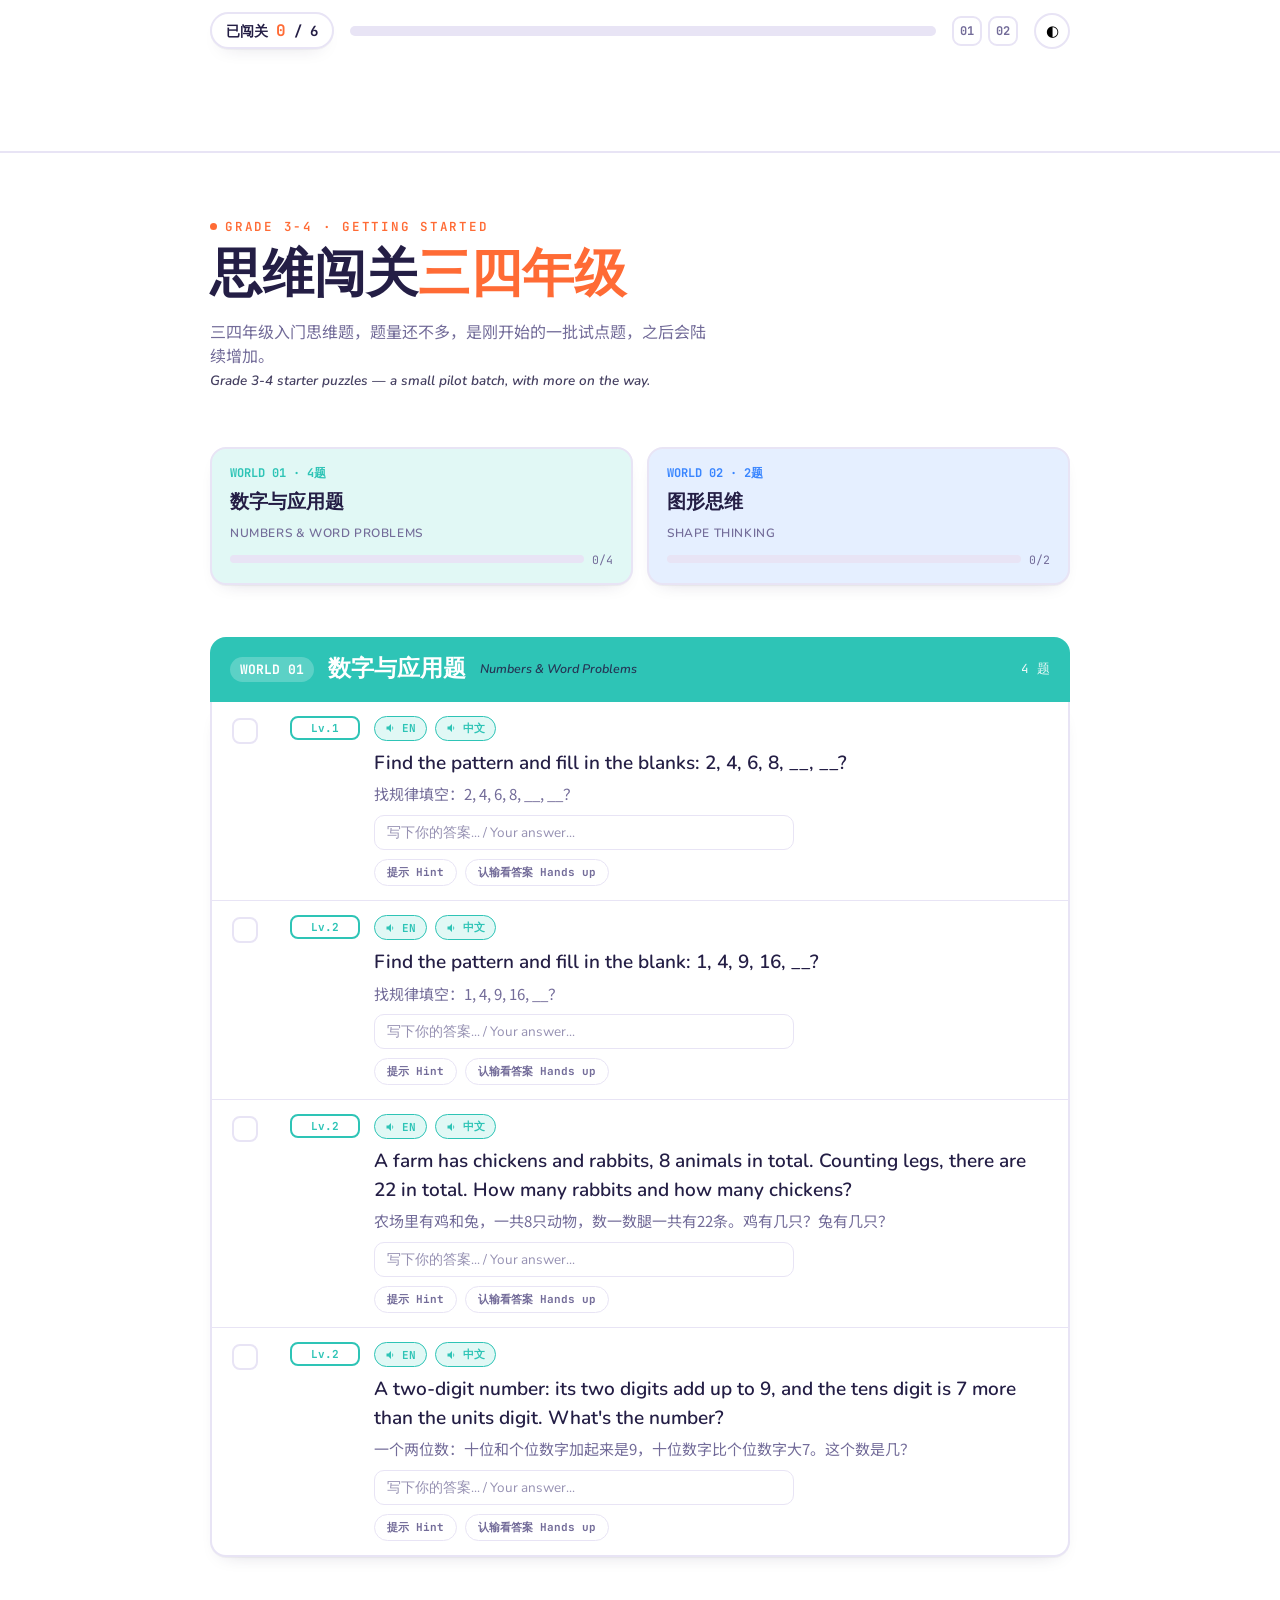
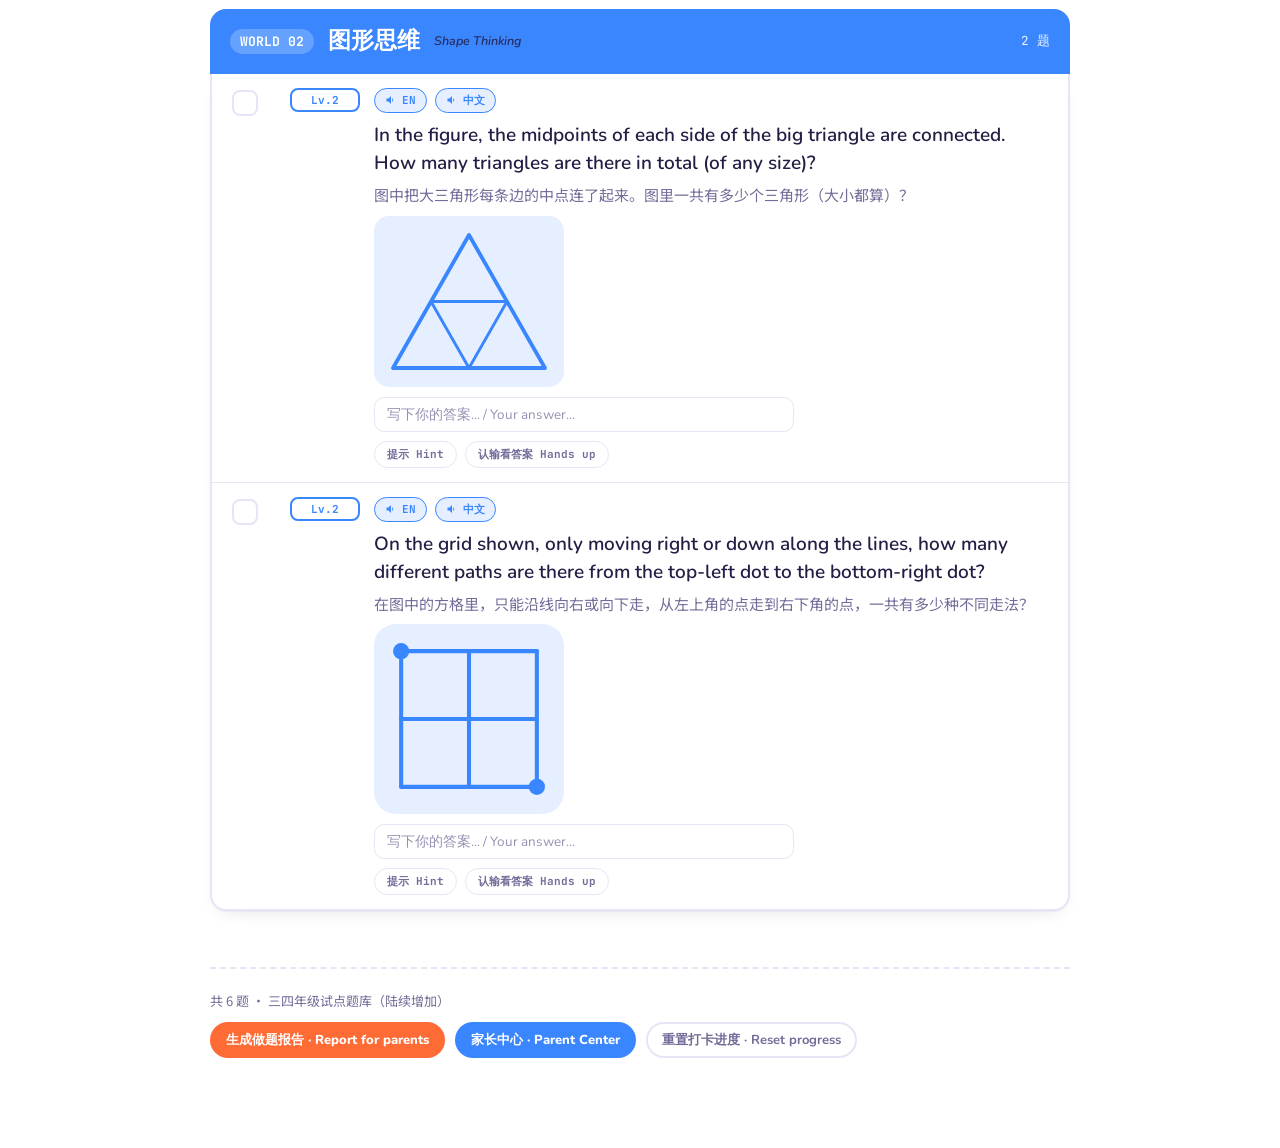
==== grade3-4.html @ 6eefabc1 "Split into grade-tiered pages (3-4/5-6/7+), add AI-era thinking pilot Extends the site from one pers" ====
<!doctype html>
<html lang="zh">
<head>
<meta charset="utf-8">
<meta name="viewport" content="width=device-width, initial-scale=1">
<title>思维闯关 · 三四年级 · 入门题库</title>
<meta name="description" content="面向三四年级的入门思维训练题，中英对照，配图示，家长中心可查看每日进度。">
<link rel="icon" href="data:image/svg+xml,%3Csvg xmlns='http://www.w3.org/2000/svg' viewBox='0 0 100 100'%3E%3Crect width='100' height='100' rx='22' fill='%23E8792C'/%3E%3Cpath d='M30 38a12 12 0 0 1 12-12h4a8 8 0 0 0 8 8 8 8 0 0 0 8-8h4a12 12 0 0 1 12 12v4a8 8 0 0 0-8 8 8 8 0 0 0 8 8v4a12 12 0 0 1-12 12h-4a8 8 0 0 0-8-8 8 8 0 0 0-8 8h-4a12 12 0 0 1-12-12v-4a8 8 0 0 0 8-8 8 8 0 0 0-8-8z' fill='%23FFF8EC'/%3E%3C/svg%3E">
<link rel="preconnect" href="https://fonts.googleapis.com">
<link rel="preconnect" href="https://fonts.gstatic.com" crossorigin>
<link href="https://fonts.googleapis.com/css2?family=Baloo+2:wght@500;700;800&family=Nunito:ital,wght@0,400;0,600;0,800;1,600&family=JetBrains+Mono:wght@500;700&family=Noto+Sans+SC:wght@400;600;800&display=swap" rel="stylesheet">
<link rel="stylesheet" href="shared.css">
</head>
<body>

<div class="hud">
  <div class="wrap hud-inner">
    <div class="hud-score">已闯关 <b id="hudCount">0</b> / 6</div>
    <div class="hud-bar"><i id="hudFill"></i></div>
    <div class="hud-worlds">
      <a href="#m1" title="数字与应用题" style="--card-c:var(--w1)">01</a>
      <a href="#m2" title="图形思维" style="--card-c:var(--w2)">02</a>
    </div>
    <button class="theme-btn" id="themeBtn" aria-label="切换深浅色模式">◐</button>
  </div>
</div>

<div class="wrap">

<header class="hero">
  <p class="kicker"><span class="dot"></span>Grade 3-4 · Getting Started</p>
  <h1>思维闯关<span class="accent">三四年级</span></h1>
  <p class="sub">三四年级入门思维题，题量还不多，是刚开始的一批试点题，之后会陆续增加。
    <span class="en">Grade 3-4 starter puzzles — a small pilot batch, with more on the way.</span>
  </p>
</header>

<nav class="map">
  <a href="#m1"><span class="num">WORLD 01 · 4题</span><span class="name">数字与应用题</span><span class="en">Numbers &amp; Word Problems</span>
    <span class="prog"><span class="track"><i data-prog="m1"></i></span><span data-count="m1">0/4</span></span></a>
  <a href="#m2"><span class="num">WORLD 02 · 2题</span><span class="name">图形思维</span><span class="en">Shape Thinking</span>
    <span class="prog"><span class="track"><i data-prog="m2"></i></span><span data-count="m2">0/2</span></span></a>
</nav>

<section class="world" id="m1">
  <div class="world-head">
    <span class="badge">WORLD 01</span>
    <h2>数字与应用题</h2>
    <span class="en">Numbers &amp; Word Problems</span>
    <span class="count">4 题</span>
  </div>
  <div class="quests">
    <div class="quest" data-q="g34-01"><label class="chk"><input type="checkbox"><span class="box"><svg viewBox="0 0 24 24" fill="none"><path d="M4 12l5 5L20 6" stroke="white" stroke-width="3" stroke-linecap="round" stroke-linejoin="round"/></svg></span></label><span class="lv" data-lv="1">Lv.1</span><div><div class="speak-row"><button type="button" class="speak-btn" data-lang="en-US" aria-label="Read in English"><svg viewBox="0 0 24 24" fill="currentColor"><path d="M3 9v6h4l5 5V4L7 9H3z"/><path d="M16.5 12c0-1.77-.77-3.29-2-4.24v8.48c1.23-.95 2-2.47 2-4.24z"/></svg>EN</button><button type="button" class="speak-btn" data-lang="zh-CN" aria-label="朗读中文"><svg viewBox="0 0 24 24" fill="currentColor"><path d="M3 9v6h4l5 5V4L7 9H3z"/><path d="M16.5 12c0-1.77-.77-3.29-2-4.24v8.48c1.23-.95 2-2.47 2-4.24z"/></svg>中文</button></div><div class="en">Find the pattern and fill in the blanks: 2, 4, 6, 8, __, __?</div><div class="zh">找规律填空：2, 4, 6, 8, __, __？</div><div class="answer-row"><input type="text" class="answer-input" placeholder="写下你的答案... / Your answer..."></div><div class="help-row"><button type="button" class="help-btn hint-btn">提示 Hint</button><button type="button" class="help-btn giveup-btn">认输看答案 Hands up</button></div><div class="hint-box" hidden></div><div class="answer-box" hidden></div></div></div>
    <div class="quest" data-q="g34-02"><label class="chk"><input type="checkbox"><span class="box"><svg viewBox="0 0 24 24" fill="none"><path d="M4 12l5 5L20 6" stroke="white" stroke-width="3" stroke-linecap="round" stroke-linejoin="round"/></svg></span></label><span class="lv" data-lv="2">Lv.2</span><div><div class="speak-row"><button type="button" class="speak-btn" data-lang="en-US" aria-label="Read in English"><svg viewBox="0 0 24 24" fill="currentColor"><path d="M3 9v6h4l5 5V4L7 9H3z"/><path d="M16.5 12c0-1.77-.77-3.29-2-4.24v8.48c1.23-.95 2-2.47 2-4.24z"/></svg>EN</button><button type="button" class="speak-btn" data-lang="zh-CN" aria-label="朗读中文"><svg viewBox="0 0 24 24" fill="currentColor"><path d="M3 9v6h4l5 5V4L7 9H3z"/><path d="M16.5 12c0-1.77-.77-3.29-2-4.24v8.48c1.23-.95 2-2.47 2-4.24z"/></svg>中文</button></div><div class="en">Find the pattern and fill in the blank: 1, 4, 9, 16, __?</div><div class="zh">找规律填空：1, 4, 9, 16, __？</div><div class="answer-row"><input type="text" class="answer-input" placeholder="写下你的答案... / Your answer..."></div><div class="help-row"><button type="button" class="help-btn hint-btn">提示 Hint</button><button type="button" class="help-btn giveup-btn">认输看答案 Hands up</button></div><div class="hint-box" hidden></div><div class="answer-box" hidden></div></div></div>
    <div class="quest" data-q="g34-03"><label class="chk"><input type="checkbox"><span class="box"><svg viewBox="0 0 24 24" fill="none"><path d="M4 12l5 5L20 6" stroke="white" stroke-width="3" stroke-linecap="round" stroke-linejoin="round"/></svg></span></label><span class="lv" data-lv="2">Lv.2</span><div><div class="speak-row"><button type="button" class="speak-btn" data-lang="en-US" aria-label="Read in English"><svg viewBox="0 0 24 24" fill="currentColor"><path d="M3 9v6h4l5 5V4L7 9H3z"/><path d="M16.5 12c0-1.77-.77-3.29-2-4.24v8.48c1.23-.95 2-2.47 2-4.24z"/></svg>EN</button><button type="button" class="speak-btn" data-lang="zh-CN" aria-label="朗读中文"><svg viewBox="0 0 24 24" fill="currentColor"><path d="M3 9v6h4l5 5V4L7 9H3z"/><path d="M16.5 12c0-1.77-.77-3.29-2-4.24v8.48c1.23-.95 2-2.47 2-4.24z"/></svg>中文</button></div><div class="en">A farm has chickens and rabbits, 8 animals in total. Counting legs, there are 22 in total. How many rabbits and how many chickens?</div><div class="zh">农场里有鸡和兔，一共8只动物，数一数腿一共有22条。鸡有几只？兔有几只？</div><div class="answer-row"><input type="text" class="answer-input" placeholder="写下你的答案... / Your answer..."></div><div class="help-row"><button type="button" class="help-btn hint-btn">提示 Hint</button><button type="button" class="help-btn giveup-btn">认输看答案 Hands up</button></div><div class="hint-box" hidden></div><div class="answer-box" hidden></div></div></div>
    <div class="quest" data-q="g34-05"><label class="chk"><input type="checkbox"><span class="box"><svg viewBox="0 0 24 24" fill="none"><path d="M4 12l5 5L20 6" stroke="white" stroke-width="3" stroke-linecap="round" stroke-linejoin="round"/></svg></span></label><span class="lv" data-lv="2">Lv.2</span><div><div class="speak-row"><button type="button" class="speak-btn" data-lang="en-US" aria-label="Read in English"><svg viewBox="0 0 24 24" fill="currentColor"><path d="M3 9v6h4l5 5V4L7 9H3z"/><path d="M16.5 12c0-1.77-.77-3.29-2-4.24v8.48c1.23-.95 2-2.47 2-4.24z"/></svg>EN</button><button type="button" class="speak-btn" data-lang="zh-CN" aria-label="朗读中文"><svg viewBox="0 0 24 24" fill="currentColor"><path d="M3 9v6h4l5 5V4L7 9H3z"/><path d="M16.5 12c0-1.77-.77-3.29-2-4.24v8.48c1.23-.95 2-2.47 2-4.24z"/></svg>中文</button></div><div class="en">A two-digit number: its two digits add up to 9, and the tens digit is 7 more than the units digit. What's the number?</div><div class="zh">一个两位数：十位和个位数字加起来是9，十位数字比个位数字大7。这个数是几？</div><div class="answer-row"><input type="text" class="answer-input" placeholder="写下你的答案... / Your answer..."></div><div class="help-row"><button type="button" class="help-btn hint-btn">提示 Hint</button><button type="button" class="help-btn giveup-btn">认输看答案 Hands up</button></div><div class="hint-box" hidden></div><div class="answer-box" hidden></div></div></div>
  </div>
</section>

<section class="world" id="m2">
  <div class="world-head">
    <span class="badge">WORLD 02</span>
    <h2>图形思维</h2>
    <span class="en">Shape Thinking</span>
    <span class="count">2 题</span>
  </div>
  <div class="quests">
    <div class="quest" data-q="g34-04"><label class="chk"><input type="checkbox"><span class="box"><svg viewBox="0 0 24 24" fill="none"><path d="M4 12l5 5L20 6" stroke="white" stroke-width="3" stroke-linecap="round" stroke-linejoin="round"/></svg></span></label><span class="lv" data-lv="2">Lv.2</span><div><div class="speak-row"><button type="button" class="speak-btn" data-lang="en-US" aria-label="Read in English"><svg viewBox="0 0 24 24" fill="currentColor"><path d="M3 9v6h4l5 5V4L7 9H3z"/><path d="M16.5 12c0-1.77-.77-3.29-2-4.24v8.48c1.23-.95 2-2.47 2-4.24z"/></svg>EN</button><button type="button" class="speak-btn" data-lang="zh-CN" aria-label="朗读中文"><svg viewBox="0 0 24 24" fill="currentColor"><path d="M3 9v6h4l5 5V4L7 9H3z"/><path d="M16.5 12c0-1.77-.77-3.29-2-4.24v8.48c1.23-.95 2-2.47 2-4.24z"/></svg>中文</button></div><div class="en">In the figure, the midpoints of each side of the big triangle are connected. How many triangles are there in total (of any size)?</div><div class="zh">图中把大三角形每条边的中点连了起来。图里一共有多少个三角形（大小都算）？</div><div class="quest-diagram"><svg viewBox="0 0 200 180" role="img" aria-label="triangle with midpoints connected"><rect x="0" y="0" width="200" height="180" rx="16" fill="var(--w2-soft)"/><polygon points="100,20 20,160 180,160" fill="none" stroke="var(--w2)" stroke-width="4" stroke-linejoin="round"/><polygon points="60,90 140,90 100,160" fill="none" stroke="var(--w2)" stroke-width="3" stroke-linejoin="round"/></svg></div><div class="answer-row"><input type="text" class="answer-input" placeholder="写下你的答案... / Your answer..."></div><div class="help-row"><button type="button" class="help-btn hint-btn">提示 Hint</button><button type="button" class="help-btn giveup-btn">认输看答案 Hands up</button></div><div class="hint-box" hidden></div><div class="answer-box" hidden></div></div></div>
    <div class="quest" data-q="g34-06"><label class="chk"><input type="checkbox"><span class="box"><svg viewBox="0 0 24 24" fill="none"><path d="M4 12l5 5L20 6" stroke="white" stroke-width="3" stroke-linecap="round" stroke-linejoin="round"/></svg></span></label><span class="lv" data-lv="2">Lv.2</span><div><div class="speak-row"><button type="button" class="speak-btn" data-lang="en-US" aria-label="Read in English"><svg viewBox="0 0 24 24" fill="currentColor"><path d="M3 9v6h4l5 5V4L7 9H3z"/><path d="M16.5 12c0-1.77-.77-3.29-2-4.24v8.48c1.23-.95 2-2.47 2-4.24z"/></svg>EN</button><button type="button" class="speak-btn" data-lang="zh-CN" aria-label="朗读中文"><svg viewBox="0 0 24 24" fill="currentColor"><path d="M3 9v6h4l5 5V4L7 9H3z"/><path d="M16.5 12c0-1.77-.77-3.29-2-4.24v8.48c1.23-.95 2-2.47 2-4.24z"/></svg>中文</button></div><div class="en">On the grid shown, only moving right or down along the lines, how many different paths are there from the top-left dot to the bottom-right dot?</div><div class="zh">在图中的方格里，只能沿线向右或向下走，从左上角的点走到右下角的点，一共有多少种不同走法？</div><div class="quest-diagram"><svg viewBox="0 0 140 140" role="img" aria-label="2 by 2 grid with start and end marked"><rect x="0" y="0" width="140" height="140" rx="16" fill="var(--w2-soft)"/><g stroke="var(--w2)" stroke-width="3" stroke-linecap="round"><line x1="20" y1="20" x2="120" y2="20"/><line x1="20" y1="70" x2="120" y2="70"/><line x1="20" y1="120" x2="120" y2="120"/><line x1="20" y1="20" x2="20" y2="120"/><line x1="70" y1="20" x2="70" y2="120"/><line x1="120" y1="20" x2="120" y2="120"/></g><circle cx="20" cy="20" r="6" fill="var(--w2)"/><circle cx="120" cy="120" r="6" fill="var(--w2)"/></svg></div><div class="answer-row"><input type="text" class="answer-input" placeholder="写下你的答案... / Your answer..."></div><div class="help-row"><button type="button" class="help-btn hint-btn">提示 Hint</button><button type="button" class="help-btn giveup-btn">认输看答案 Hands up</button></div><div class="hint-box" hidden></div><div class="answer-box" hidden></div></div></div>
  </div>
</section>

<footer>
  <span>共 6 题 · 三四年级试点题库（陆续增加）</span>
  <div style="display:flex; gap:10px; flex-wrap:wrap;">
    <button id="reportBtn" style="font-family:'Nunito',sans-serif; font-weight:800; color:#fff; background:var(--brand); border:none; border-radius:999px; padding:7px 16px; cursor:pointer; font-size:13px;">生成做题报告 · Report for parents</button>
    <button id="parentBtn" style="font-family:'Nunito',sans-serif; font-weight:800; color:#fff; background:var(--good); border:none; border-radius:999px; padding:7px 16px; cursor:pointer; font-size:13px;">家长中心 · Parent Center</button>
    <button id="resetBtn">重置打卡进度 · Reset progress</button>
  </div>
</footer>

</div>

<div class="report-overlay" id="reportOverlay">
  <div class="report-card">
    <div class="report-head">
      <h2>做题报告 · Progress Report</h2>
      <button class="report-close" id="reportClose" aria-label="关闭">✕</button>
    </div>
    <p class="report-sub">把下面的内容复制发给家长，让他们知道做了哪些题、写了什么答案。<br>Copy this and send it to a parent so they can see what's been done.</p>
    <div class="report-actions">
      <button id="reportCopyBtn">复制报告 · Copy report</button>
      <button id="reportDownloadBtn" class="secondary">下载文件 · Download .txt</button>
    </div>
    <div class="report-body" id="reportBody"></div>
    <p class="report-copy-note" id="reportCopyNote"></p>
  </div>
</div>

<div class="report-overlay" id="parentOverlay">
  <div class="report-card">
    <div class="report-head">
      <h2>家长中心 · Parent Center</h2>
      <button class="report-close" id="parentClose" aria-label="关闭">✕</button>
    </div>
    <p class="report-sub">每日做题统计，以及逐题核对孩子的答案并标记对错（用于计算正确率）。<br>Daily progress stats, plus grade each answer against the reference solution to track accuracy.</p>
    <div class="report-body" id="parentBody"></div>
  </div>
</div>

<script>window.TIER_PREFIX = 'g34'; window.WORLD_IDS = ['m1','m2']; window.WORLD_TOTALS = {m1:4,m2:2};</script>
<script src="shared.js"></script>
</body>
</html>
---- shared.css ----
:root{
  --bg:#FFFFFF;
  --panel:#FFFFFF;
  --ink:#241E45;
  --ink-soft:#736C99;
  --line:#E8E4F5;
  --brand:#FF6B35;
  --brand-ink:#B8431A;
  --good:#3A86FF;
  --w1:#2EC4B6; --w1-soft:#E1F8F5;
  --w2:#3A86FF; --w2-soft:#E5EFFF;
  --w3:#FF477E; --w3-soft:#FFE7EF;
  --w4:#8AC926; --w4-soft:#EFF9DD;
  --w5:#FFB627; --w5-soft:#FFF3DC;
  --w6:#9B5DE5; --w6-soft:#F1E7FC;
  --w7:#D651D6; --w7-soft:#F9DCF9;
  --shadow: 0 1px 0 rgba(36,30,69,.04), 0 8px 20px -14px rgba(36,30,69,.28);
}
:root[data-theme="dark"]{
  --bg:#262251; --panel:#2E2A5B; --ink:#DFD8FD; --ink-soft:#ABA4D6; --line:#423B73;
  --w1-soft:#1C4F4B; --w2-soft:#23385B; --w3-soft:#4D273C; --w4-soft:#394E1E; --w5-soft:#4E3F1D; --w6-soft:#382B57; --w7-soft:#511F51;
  --shadow: 0 1px 0 rgba(0,0,0,.3), 0 10px 24px -14px rgba(0,0,0,.6);
}
@media (prefers-color-scheme: dark){
  :root:not([data-theme="light"]){
    --bg:#262251; --panel:#2E2A5B; --ink:#DFD8FD; --ink-soft:#ABA4D6; --line:#423B73;
    --w1-soft:#1C4F4B; --w2-soft:#23385B; --w3-soft:#4D273C; --w4-soft:#394E1E; --w5-soft:#4E3F1D; --w6-soft:#382B57; --w7-soft:#511F51;
    --shadow: 0 1px 0 rgba(0,0,0,.3), 0 10px 24px -14px rgba(0,0,0,.6);
  }
}
*{box-sizing:border-box;}
html{scroll-behavior:smooth;}
body{
  margin:0; background:var(--bg); color:var(--ink);
  font-family:"Noto Sans SC","Nunito",sans-serif;
  transition:background .2s ease, color .2s ease;
}
.wrap{max-width:900px; margin:0 auto; padding:0 20px 90px;}
a{color:inherit;}

/* ---------- HERO ---------- */
.hero{padding:52px 0 26px; position:relative;}
.hero .kicker{
  font-family:"JetBrains Mono",monospace; font-weight:600; font-size:12.5px;
  letter-spacing:.14em; text-transform:uppercase; color:var(--brand);
  display:inline-flex; align-items:center; gap:8px; margin-bottom:14px;
}
.kicker .dot{width:7px;height:7px;border-radius:50%;background:var(--brand);}
h1{
  font-family:"Baloo 2",sans-serif; font-weight:800;
  font-size:clamp(32px,6vw,52px); line-height:1.08; margin:0 0 14px;
  text-wrap:balance;
}
h1 .accent{color:var(--brand);}
.hero p.sub{max-width:56ch; color:var(--ink-soft); font-size:16px; margin:0;}
.hero p.sub .en{display:block; font-style:italic; font-size:13.5px; margin-top:4px; opacity:.85;}

/* ---------- HUD ---------- */
.hud{
  position:sticky; top:0; z-index:20;
  background:color-mix(in srgb, var(--bg) 88%, transparent);
  backdrop-filter:blur(8px);
  border-bottom:2px solid var(--line);
  padding:12px 0;
}
.hud-inner{display:flex; align-items:center; gap:16px; flex-wrap:wrap;}
.hud-score{
  font-family:"JetBrains Mono",monospace; font-weight:700; font-size:14px;
  background:var(--panel); border:2px solid var(--line); border-radius:999px;
  padding:6px 14px; box-shadow:var(--shadow); white-space:nowrap;
}
.hud-score b{color:var(--brand); font-size:16px;}
.hud-bar{flex:1; min-width:120px; height:10px; background:var(--line); border-radius:999px; overflow:hidden;}
.hud-bar > i{display:block; height:100%; width:0%; background:var(--brand); border-radius:999px; transition:width .5s cubic-bezier(.2,.8,.2,1);}
.hud-worlds{display:flex; gap:6px; flex-wrap:wrap;}
.hud-worlds a{
  width:30px; height:30px; border-radius:9px; display:flex; align-items:center; justify-content:center;
  font-family:"JetBrains Mono",monospace; font-weight:700; font-size:12px;
  text-decoration:none; border:2px solid var(--line); color:var(--ink-soft);
  background:var(--panel);
}
.theme-btn{
  margin-left:auto; border:2px solid var(--line); background:var(--panel); border-radius:999px;
  width:36px;height:36px; display:flex;align-items:center;justify-content:center; cursor:pointer;
  font-size:15px;
}

/* ---------- WORLD MAP (quick nav cards) ---------- */
.map{display:grid; grid-template-columns:repeat(auto-fit,minmax(230px,1fr)); gap:14px; margin:30px 0 10px;}
.map a{
  text-decoration:none; color:var(--ink);
  background:var(--card-soft); border:2px solid var(--line); border-radius:16px;
  padding:16px 18px; display:flex; flex-direction:column; gap:6px;
  box-shadow:var(--shadow);
  transition:transform .15s ease, box-shadow .15s ease;
}
.map a:hover{transform:translateY(-3px);}
.map .num{font-family:"JetBrains Mono",monospace; font-size:12px; font-weight:700; color:var(--card-c);}
.map .name{font-family:"Baloo 2",sans-serif; font-weight:700; font-size:19px;}
.map .en{font-size:12px; color:var(--ink-soft); text-transform:uppercase; letter-spacing:.05em;}
.map .prog{display:flex; align-items:center; gap:8px; margin-top:4px;}
.map .prog .track{flex:1; height:8px; border-radius:999px; background:var(--line); overflow:hidden;}
.map .prog .track > i{display:block; height:100%; width:0%; background:var(--card-c); border-radius:999px; transition:width .5s ease;}
.map .prog span{font-family:"JetBrains Mono",monospace; font-size:11.5px; color:var(--ink-soft); white-space:nowrap;}

/* ---------- WORLD (module) ---------- */
.world{margin:52px 0 0;}
.world-head{
  display:flex; align-items:center; gap:14px; flex-wrap:wrap;
  padding:14px 20px; border-radius:16px 16px 0 0;
  background:var(--card-c); color:#fff;
}
.world-head .badge{
  font-family:"JetBrains Mono",monospace; font-weight:700; font-size:13px;
  background:rgba(255,255,255,.22); border-radius:999px; padding:4px 10px;
}
.world-head h2{font-family:"Baloo 2",sans-serif; font-size:23px; margin:0; font-weight:700;}
.world-head .en{font-family:"Nunito",sans-serif; font-style:italic; font-size:12.5px; opacity:.85;}
.world-head .count{margin-left:auto; font-family:"JetBrains Mono",monospace; font-size:12.5px; opacity:.9;}

.quests{
  background:var(--panel); border:2px solid var(--line); border-top:none; border-radius:0 0 16px 16px;
  box-shadow:var(--shadow);
}
.quest{
  display:grid; grid-template-columns:44px 70px 1fr; gap:14px; align-items:start;
  padding:14px 20px; border-bottom:1px solid var(--line);
}
.quest:last-child{border-bottom:none;}
.quest.solved{background:var(--card-soft);}

.chk{position:relative; width:26px; height:26px; margin-top:2px;}
.chk input{position:absolute; inset:0; opacity:0; cursor:pointer; margin:0;}
.chk .box{
  width:26px; height:26px; border-radius:8px; border:2.5px solid var(--line);
  display:flex; align-items:center; justify-content:center; background:var(--panel);
  transition:background .15s ease, border-color .15s ease, transform .15s ease;
}
.chk input:checked ~ .box{background:var(--card-c); border-color:var(--card-c); transform:scale(1.06);}
.chk .box svg{width:15px;height:15px; opacity:0; transform:scale(.5); transition:opacity .15s ease, transform .15s ease;}
.chk input:checked ~ .box svg{opacity:1; transform:scale(1);}
.chk input:focus-visible ~ .box{outline:3px solid var(--brand); outline-offset:2px;}

.lv{
  font-family:"JetBrains Mono",monospace; font-size:11px; font-weight:700;
  color:var(--card-c); border:2px solid var(--card-c); border-radius:8px;
  padding:3px 6px; text-align:center; white-space:nowrap; align-self:start;
}
.lv[data-lv="5"]{background:var(--card-c); color:#fff;}

.en{font-family:"Nunito",sans-serif; font-size:19px; font-weight:600; line-height:1.5; color:var(--ink);}
.zh{font-family:"Noto Sans SC",sans-serif; font-size:15px; color:var(--ink-soft); margin-top:6px; line-height:1.45;}
.quest.solved .en{color:var(--ink-soft);}

.speak-row{display:flex; gap:8px; margin-bottom:8px;}
.speak-btn{
  display:inline-flex; align-items:center; gap:5px;
  font-family:"JetBrains Mono",monospace; font-size:11px; font-weight:700;
  color:var(--card-c); background:var(--card-soft); border:1.5px solid var(--card-c);
  border-radius:999px; padding:4px 10px; cursor:pointer;
  transition:background .15s ease, transform .1s ease;
}
.speak-btn svg{width:12px; height:12px; flex:none;}
.speak-btn:hover{background:var(--card-c); color:#fff;}
.speak-btn:active{transform:scale(.94);}
.speak-btn.speaking{background:var(--card-c); color:#fff;}
.speak-btn:focus-visible{outline:3px solid var(--brand); outline-offset:2px;}

.quest-diagram{margin-top:10px; max-width:190px;}
.quest-diagram svg{display:block; width:100%; height:auto;}
.quest-diagram.wide{max-width:520px; overflow-x:auto;}
.logic-grid{border-collapse:collapse; font-size:12px;}
.logic-grid th, .logic-grid td{border:1.5px solid var(--line); padding:6px 10px; text-align:center;}
.logic-grid thead th{background:var(--card-soft); color:var(--card-c); font-weight:700; font-size:11px; white-space:nowrap;}
.logic-grid tbody th{background:var(--card-soft); color:var(--ink-soft); font-weight:700; text-align:left; white-space:nowrap;}
.logic-grid td{min-width:50px; height:26px;}

.answer-row{margin-top:10px;}
.answer-input{
  width:100%; max-width:420px; font-family:"Nunito",sans-serif; font-size:13.5px;
  color:var(--ink); background:var(--bg); border:1.5px solid var(--line); border-radius:10px;
  padding:7px 12px;
}
.answer-input::placeholder{color:var(--ink-soft); opacity:.75;}
.answer-input:focus{outline:none; border-color:var(--card-c); box-shadow:0 0 0 3px var(--card-soft);}
.quest.solved .answer-input{border-color:var(--card-c);}

.help-row{display:flex; gap:8px; margin-top:9px; flex-wrap:wrap;}
.help-btn{
  font-family:"JetBrains Mono",monospace; font-size:11px; font-weight:700;
  border-radius:999px; padding:5px 12px; cursor:pointer; border:1.5px solid var(--line);
  background:var(--panel); color:var(--ink-soft);
}
.help-btn.hint-btn:hover{border-color:var(--card-c); color:var(--card-c);}
.help-btn.giveup-btn:hover{border-color:var(--brand); color:var(--brand);}
.help-btn.active{background:var(--card-soft); border-color:var(--card-c); color:var(--card-c);}
.hint-box, .answer-box{
  margin-top:9px; padding:10px 13px; border-radius:12px; font-size:13px; line-height:1.55;
}
.hint-box{background:var(--card-soft); color:var(--ink);}
.hint-box::before{content:"提示 Hint"; display:block; font-family:"JetBrains Mono",monospace; font-size:10.5px; font-weight:700; color:var(--card-c); margin-bottom:4px; letter-spacing:.04em;}
.answer-box{background:var(--line);}
.answer-box::before{content:"答案 Answer"; display:block; font-family:"JetBrains Mono",monospace; font-size:10.5px; font-weight:700; color:var(--brand-ink); margin-bottom:4px; letter-spacing:.04em;}

/* report modal */
.report-overlay{
  position:fixed; inset:0; background:rgba(20,15,50,.55); z-index:100;
  display:none; align-items:flex-start; justify-content:center; padding:40px 16px; overflow-y:auto;
}
.report-overlay.open{display:flex;}
.report-card{
  background:var(--panel); color:var(--ink); border-radius:20px; max-width:720px; width:100%;
  padding:26px 26px 22px; box-shadow:0 20px 50px -20px rgba(0,0,0,.5);
}
.report-head{display:flex; align-items:center; justify-content:space-between; gap:12px; margin-bottom:6px;}
.report-head h2{font-family:"Baloo 2",sans-serif; font-size:22px; margin:0;}
.report-close{
  border:none; background:var(--line); color:var(--ink); width:32px; height:32px; border-radius:999px;
  cursor:pointer; font-size:16px; line-height:1;
}
.report-sub{color:var(--ink-soft); font-size:13px; margin-bottom:16px;}
.report-actions{display:flex; gap:10px; margin-bottom:18px; flex-wrap:wrap;}
.report-actions button{
  font-family:"Nunito",sans-serif; font-weight:800; font-size:13.5px; color:#fff;
  background:var(--brand); border:none; border-radius:999px; padding:9px 18px; cursor:pointer;
}
.report-actions button.secondary{background:var(--line); color:var(--ink);}
.report-body{max-height:55vh; overflow-y:auto; border-top:1px dashed var(--line); padding-top:12px;}
.report-world{margin-bottom:16px;}
.report-world h3{font-family:"Baloo 2",sans-serif; font-size:15px; margin:0 0 6px; color:var(--card-c);}
.report-item{font-size:13px; padding:6px 0; border-bottom:1px solid var(--line);}
.report-item .rq{font-weight:700;}
.report-item .ra{color:var(--ink-soft); margin-top:3px;}
.report-item.done .rq::before{content:"✓ "; color:var(--good); font-weight:800;}
.report-item.pending .rq::before{content:"— "; color:var(--ink-soft);}
.report-copy-note{font-size:12px; color:var(--ink-soft); margin-top:10px;}

/* parent center */
.pc-section{margin-bottom:22px;}
.pc-section h3{font-family:"Baloo 2",sans-serif; font-size:16px; margin:0 0 10px;}
.pc-empty{color:var(--ink-soft); font-size:13px;}
.pc-stats{width:100%; border-collapse:collapse; font-size:12.5px;}
.pc-stats th, .pc-stats td{padding:6px 8px; text-align:center; border-bottom:1px solid var(--line);}
.pc-stats th{font-family:"JetBrains Mono",monospace; font-weight:700; color:var(--ink-soft); font-size:11px;}
.pc-stats td:first-child, .pc-stats th:first-child{text-align:left;}
.pc-stats tr.pc-total td{font-weight:800; border-top:2px solid var(--line); border-bottom:none;}
.pc-grade-row{padding:12px 0; border-bottom:1px dashed var(--line);}
.pc-grade-row:last-child{border-bottom:none;}
.pc-q{font-weight:700; font-size:13px; margin-bottom:8px;}
.pc-q .id{font-family:"JetBrains Mono",monospace; color:var(--ink-soft); font-weight:700; margin-right:6px;}
.pc-answer-block{margin-bottom:6px; font-size:12.5px;}
.pc-label{font-family:"JetBrains Mono",monospace; font-size:10px; font-weight:700; color:var(--ink-soft); letter-spacing:.04em; margin-bottom:2px;}
.pc-child-ans{color:var(--ink);}
.pc-child-ans.empty{color:var(--ink-soft); font-style:italic;}
.pc-ref-ans{color:var(--ink-soft);}
.pc-grade-btns{display:flex; gap:8px; margin-top:8px;}
.grade-btn{
  font-family:"JetBrains Mono",monospace; font-size:11px; font-weight:700;
  border-radius:999px; padding:5px 12px; cursor:pointer; border:1.5px solid var(--line);
  background:var(--panel); color:var(--ink-soft);
}
.grade-btn.correct:hover{border-color:var(--good); color:var(--good);}
.grade-btn.incorrect:hover{border-color:var(--brand); color:var(--brand);}
.grade-btn.correct.active{background:var(--good); border-color:var(--good); color:#fff;}
.grade-btn.incorrect.active{background:var(--brand); border-color:var(--brand); color:#fff;}

.pc-tabs{display:flex; gap:6px; margin-bottom:12px; flex-wrap:wrap;}
.pc-tab{
  font-family:"JetBrains Mono",monospace; font-size:11.5px; font-weight:700;
  border-radius:999px; padding:5px 14px; cursor:pointer; border:1.5px solid var(--line);
  background:var(--panel); color:var(--ink-soft);
}
.pc-tab.active{background:var(--brand); border-color:var(--brand); color:#fff;}
.pc-chart-title{font-family:"JetBrains Mono",monospace; font-size:11px; font-weight:700; color:var(--ink-soft); margin:14px 0 2px;}
.pc-chart-wrap{overflow-x:auto; margin:4px 0 4px;}
.pc-chart{display:block;}
.pc-chart .chart-axis{stroke:var(--line); stroke-width:1;}
.pc-chart .chart-val{font:700 10px "JetBrains Mono",monospace; fill:var(--ink-soft);}
.pc-chart .chart-lbl{font:600 9px "JetBrains Mono",monospace; fill:var(--ink-soft);}
.pc-chart-note{font-size:11px; color:var(--ink-soft); margin:2px 0 10px;}

/* per-world color wiring */
#m1{--card-c:var(--w1); --card-soft:var(--w1-soft);}
#m2{--card-c:var(--w2); --card-soft:var(--w2-soft);}
#m3{--card-c:var(--w3); --card-soft:var(--w3-soft);}
#m4{--card-c:var(--w4); --card-soft:var(--w4-soft);}
#m5{--card-c:var(--w5); --card-soft:var(--w5-soft);}
#m6{--card-c:var(--w6); --card-soft:var(--w6-soft);}
#m7{--card-c:var(--w7); --card-soft:var(--w7-soft);}
.map a[href="#m1"]{--card-c:var(--w1); --card-soft:var(--w1-soft);}
.map a[href="#m2"]{--card-c:var(--w2); --card-soft:var(--w2-soft);}
.map a[href="#m3"]{--card-c:var(--w3); --card-soft:var(--w3-soft);}
.map a[href="#m4"]{--card-c:var(--w4); --card-soft:var(--w4-soft);}
.map a[href="#m5"]{--card-c:var(--w5); --card-soft:var(--w5-soft);}
.map a[href="#m6"]{--card-c:var(--w6); --card-soft:var(--w6-soft);}
.map a[href="#m7"]{--card-c:var(--w7); --card-soft:var(--w7-soft);}

footer{
  margin-top:56px; padding-top:22px; border-top:2px dashed var(--line);
  color:var(--ink-soft); font-size:13px; display:flex; justify-content:space-between; align-items:center; gap:12px; flex-wrap:wrap;
}
footer button{
  font-family:"Nunito",sans-serif; font-weight:700; font-size:13px; color:var(--ink-soft);
  background:none; border:2px solid var(--line); border-radius:999px; padding:7px 14px; cursor:pointer;
}
footer button:hover{border-color:var(--brand); color:var(--brand);}

@media (prefers-reduced-motion: reduce){
  *{transition:none !important; scroll-behavior:auto !important;}
}
@media (max-width:480px){
  .quest{grid-template-columns:32px 1fr; grid-template-areas:"chk lv" "chk text"; row-gap:8px;}
  .chk{grid-area:chk;} .lv{grid-area:lv; justify-self:start;} .quest > div:last-child{grid-area:text;}
}
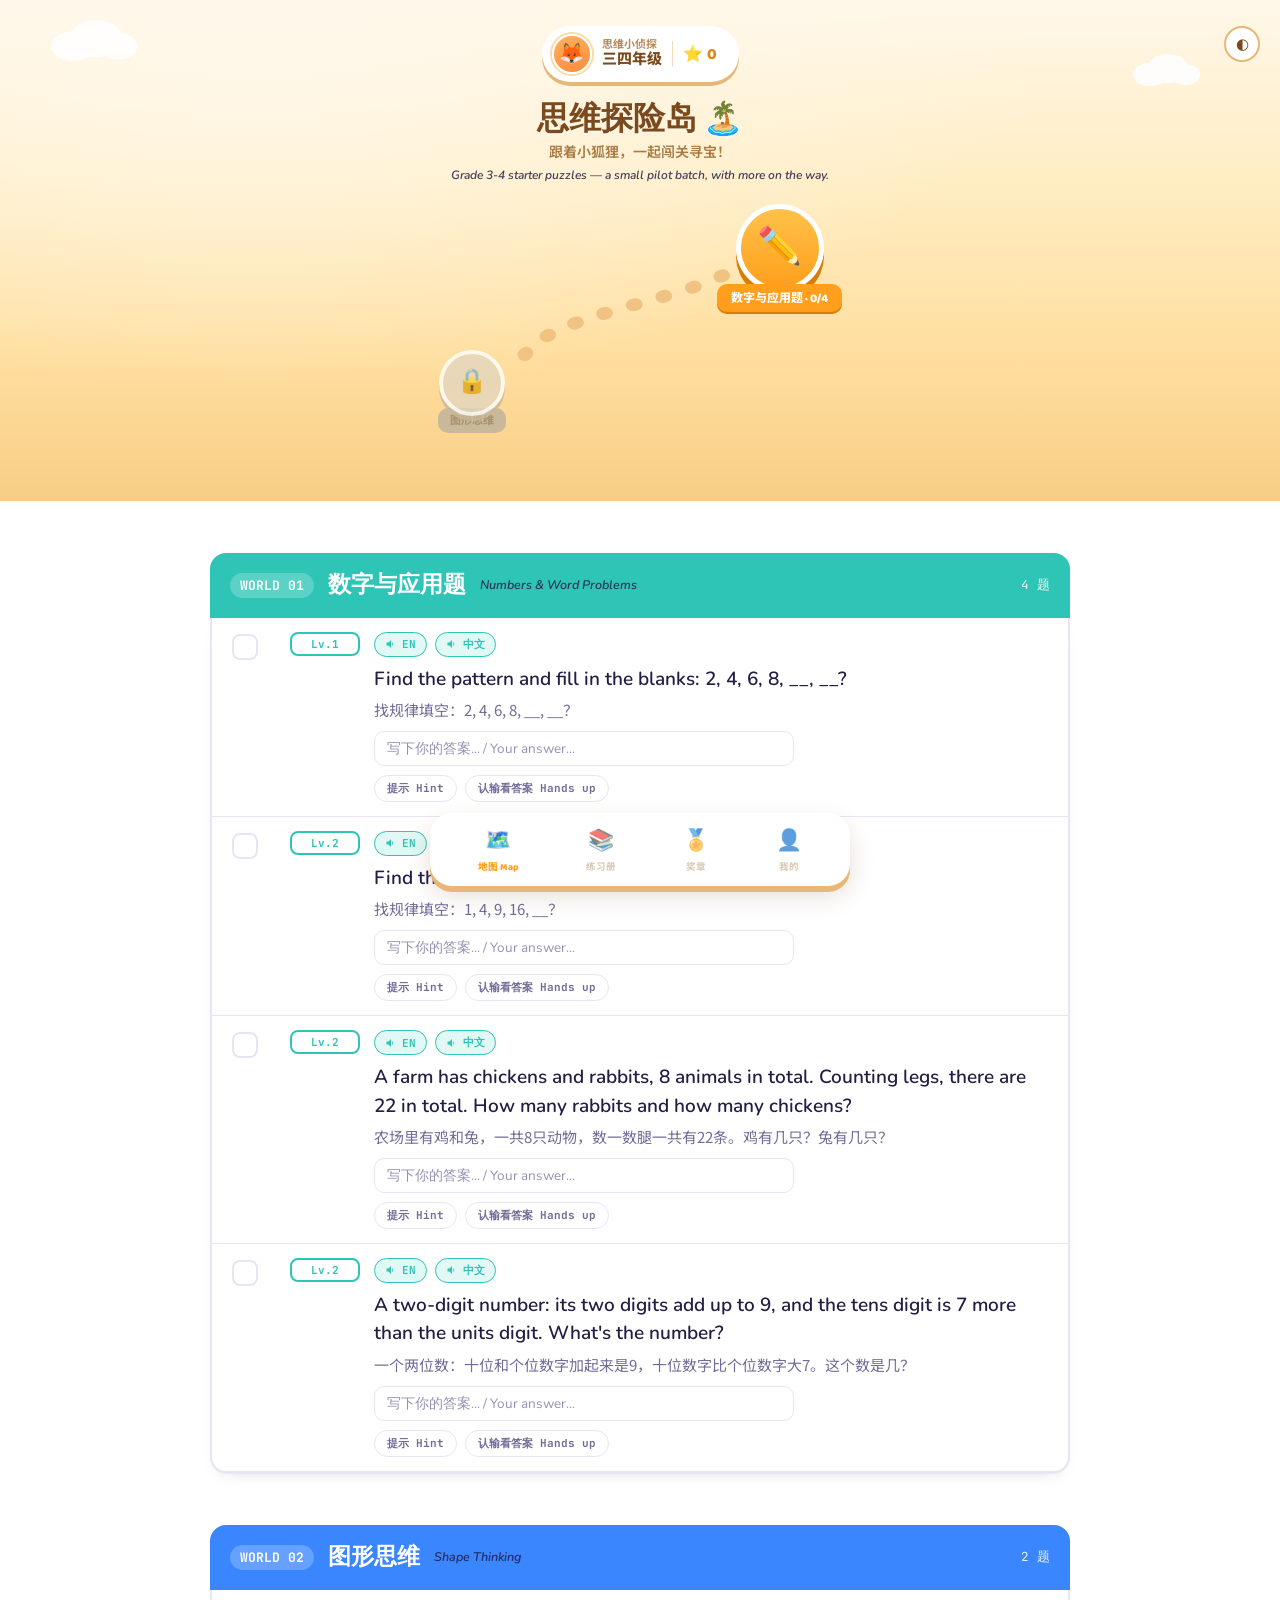
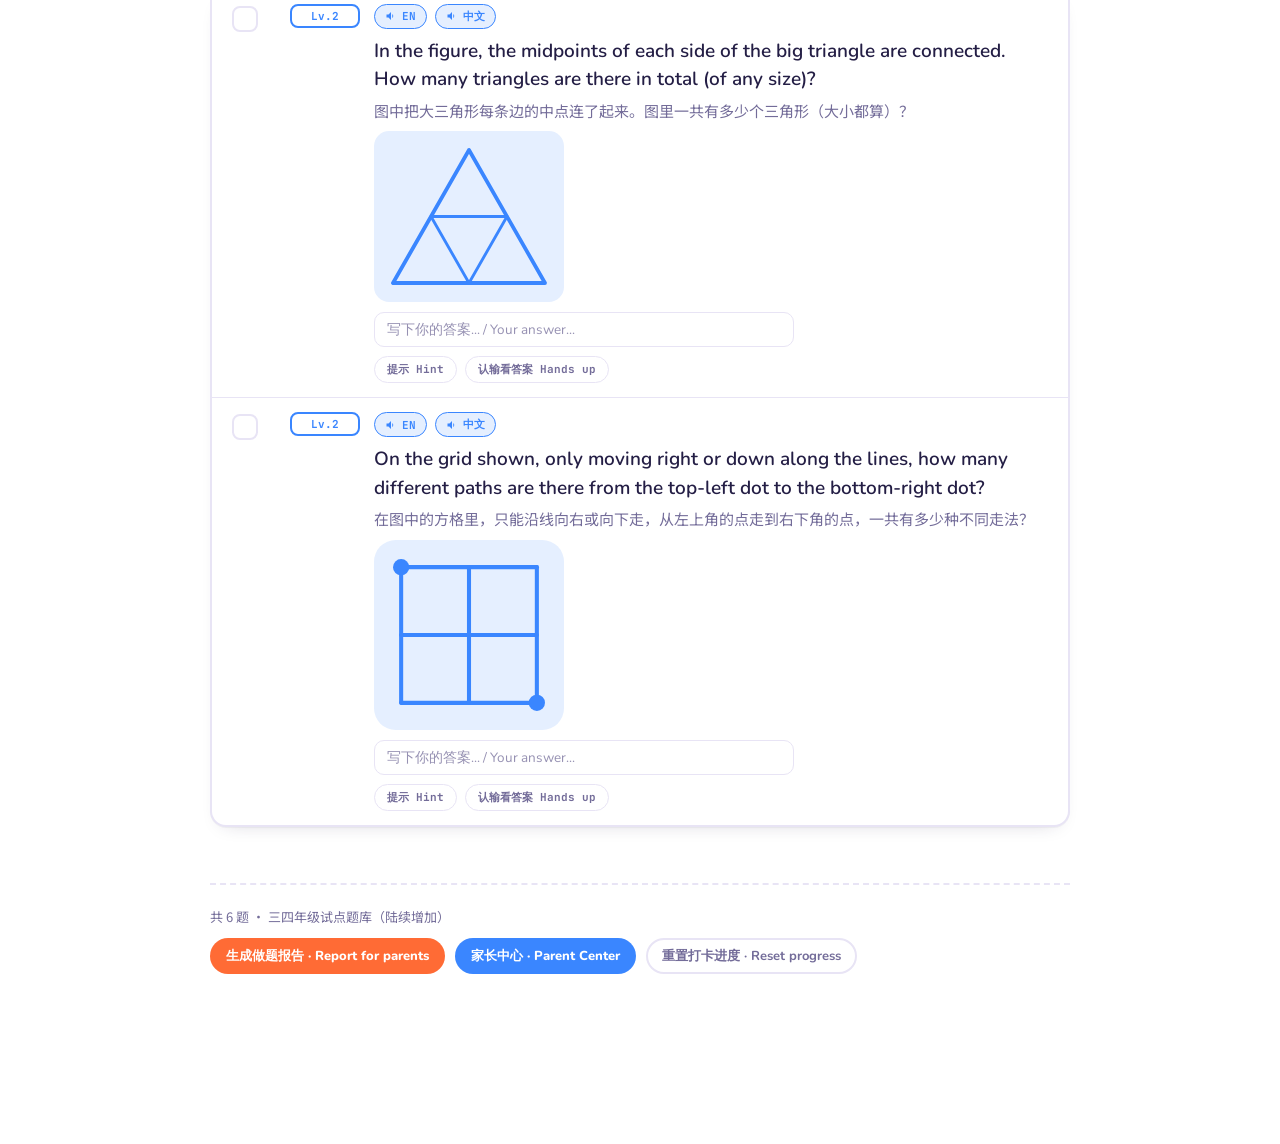
==== commit 085dd209: "Add adventure-map UI pilot to grade3-4 page Warm path-and-nodes overview screen (advmap-*) replaces " ====
--- a/grade3-4.html
+++ b/grade3-4.html
@@ -13,34 +13,42 @@
 </head>
 <body>
 
-<div class="hud">
-  <div class="wrap hud-inner">
-    <div class="hud-score">已闯关 <b id="hudCount">0</b> / 6</div>
-    <div class="hud-bar"><i id="hudFill"></i></div>
-    <div class="hud-worlds">
-      <a href="#m1" title="数字与应用题" style="--card-c:var(--w1)">01</a>
-      <a href="#m2" title="图形思维" style="--card-c:var(--w2)">02</a>
+<div class="advmap-wrap">
+  <svg class="advmap-cloud" style="top:20px;left:4%;width:90px;" viewBox="0 0 120 60"><ellipse cx="30" cy="35" rx="30" ry="20" fill="#fff"/><ellipse cx="60" cy="25" rx="35" ry="25" fill="#fff"/><ellipse cx="90" cy="35" rx="25" ry="18" fill="#fff"/></svg>
+  <svg class="advmap-cloud" style="top:54px;right:6%;width:70px;" viewBox="0 0 120 60"><ellipse cx="30" cy="35" rx="30" ry="20" fill="#fff"/><ellipse cx="60" cy="25" rx="35" ry="25" fill="#fff"/><ellipse cx="90" cy="35" rx="25" ry="18" fill="#fff"/></svg>
+
+  <div class="advmap-header">
+    <div class="advmap-pill">
+      <div class="advmap-avatar">🦊</div>
+      <div class="advmap-namewrap">
+        <div class="advmap-namesub">思维小侦探</div>
+        <div class="advmap-namemain">三四年级</div>
+      </div>
+      <div class="advmap-divider"></div>
+      <div class="advmap-stars">⭐ <span id="advStars">0</span></div>
     </div>
     <button class="theme-btn" id="themeBtn" aria-label="切换深浅色模式">◐</button>
+  </div>
+
+  <h1 class="advmap-title">思维探险岛 🏝️</h1>
+  <p class="advmap-subtitle">跟着小狐狸，一起闯关寻宝！
+    <span class="en">Grade 3-4 starter puzzles — a small pilot batch, with more on the way.</span>
+  </p>
+
+  <div class="advmap-path-wrap">
+    <svg class="advmap-path-svg" id="advPathSvg" viewBox="0 0 400 300" preserveAspectRatio="none"></svg>
+    <div class="advmap-nodes" id="advNodes"></div>
+  </div>
+
+  <div class="advmap-bottomnav">
+    <button type="button" class="advmap-navitem on"><div class="ic">🗺️</div><div class="lb">地图 Map</div></button>
+    <button type="button" class="advmap-navitem disabled" disabled><div class="ic">📚</div><div class="lb">练习册</div></button>
+    <button type="button" class="advmap-navitem disabled" disabled><div class="ic">🏅</div><div class="lb">奖章</div></button>
+    <button type="button" class="advmap-navitem disabled" disabled><div class="ic">👤</div><div class="lb">我的</div></button>
   </div>
 </div>
 
 <div class="wrap">
-
-<header class="hero">
-  <p class="kicker"><span class="dot"></span>Grade 3-4 · Getting Started</p>
-  <h1>思维闯关<span class="accent">三四年级</span></h1>
-  <p class="sub">三四年级入门思维题，题量还不多，是刚开始的一批试点题，之后会陆续增加。
-    <span class="en">Grade 3-4 starter puzzles — a small pilot batch, with more on the way.</span>
-  </p>
-</header>
-
-<nav class="map">
-  <a href="#m1"><span class="num">WORLD 01 · 4题</span><span class="name">数字与应用题</span><span class="en">Numbers &amp; Word Problems</span>
-    <span class="prog"><span class="track"><i data-prog="m1"></i></span><span data-count="m1">0/4</span></span></a>
-  <a href="#m2"><span class="num">WORLD 02 · 2题</span><span class="name">图形思维</span><span class="en">Shape Thinking</span>
-    <span class="prog"><span class="track"><i data-prog="m2"></i></span><span data-count="m2">0/2</span></span></a>
-</nav>
 
 <section class="world" id="m1">
   <div class="world-head">
--- a/shared.css
+++ b/shared.css
@@ -17,14 +17,14 @@
   --shadow: 0 1px 0 rgba(36,30,69,.04), 0 8px 20px -14px rgba(36,30,69,.28);
 }
 :root[data-theme="dark"]{
-  --bg:#262251; --panel:#2E2A5B; --ink:#DFD8FD; --ink-soft:#ABA4D6; --line:#423B73;
-  --w1-soft:#1C4F4B; --w2-soft:#23385B; --w3-soft:#4D273C; --w4-soft:#394E1E; --w5-soft:#4E3F1D; --w6-soft:#382B57; --w7-soft:#511F51;
+  --bg:#121212; --panel:#1E1E1E; --ink:#F2F2F2; --ink-soft:#9A9A9A; --line:#333333;
+  --w1-soft:#242424; --w2-soft:#242424; --w3-soft:#242424; --w4-soft:#242424; --w5-soft:#242424; --w6-soft:#242424; --w7-soft:#242424;
   --shadow: 0 1px 0 rgba(0,0,0,.3), 0 10px 24px -14px rgba(0,0,0,.6);
 }
 @media (prefers-color-scheme: dark){
   :root:not([data-theme="light"]){
-    --bg:#262251; --panel:#2E2A5B; --ink:#DFD8FD; --ink-soft:#ABA4D6; --line:#423B73;
-    --w1-soft:#1C4F4B; --w2-soft:#23385B; --w3-soft:#4D273C; --w4-soft:#394E1E; --w5-soft:#4E3F1D; --w6-soft:#382B57; --w7-soft:#511F51;
+    --bg:#121212; --panel:#1E1E1E; --ink:#F2F2F2; --ink-soft:#9A9A9A; --line:#333333;
+    --w1-soft:#242424; --w2-soft:#242424; --w3-soft:#242424; --w4-soft:#242424; --w5-soft:#242424; --w6-soft:#242424; --w7-soft:#242424;
     --shadow: 0 1px 0 rgba(0,0,0,.3), 0 10px 24px -14px rgba(0,0,0,.6);
   }
 }
@@ -312,3 +312,100 @@
   .quest{grid-template-columns:32px 1fr; grid-template-areas:"chk lv" "chk text"; row-gap:8px;}
   .chk{grid-area:chk;} .lv{grid-area:lv; justify-self:start;} .quest > div:last-child{grid-area:text;}
 }
+
+/* ================================================================
+   ADVENTURE MAP (advmap-*) — warm path-and-nodes overview screen
+   ================================================================ */
+:root{
+  --adv-bg1:#FFF8EA; --adv-bg2:#FFEDC4; --adv-bg3:#FFDFA0; --adv-bg4:#F8CE85;
+  --adv-ink:#7A4A1E; --adv-ink-soft:#A97A44; --adv-ink-faint:#B9895A;
+  --adv-pill-bg:#fff; --adv-pill-shadow:#E8B778; --adv-divider:#F0DCC0;
+  --adv-path:#F0C382;
+  --adv-done-a:#95E082; --adv-done-b:#5CB84A; --adv-done-shadow:#3E8A31;
+  --adv-current-a:#FFC24A; --adv-current-b:#FF9F1C; --adv-current-shadow:#D97D06;
+  --adv-upcoming-bg:#E3D6BF; --adv-upcoming-shadow:#C9B899; --adv-upcoming-ink:#A9926F;
+  --adv-callout-bg:#FF6B4A; --adv-callout-shadow:#C84A2E;
+  --adv-navbg:#fff; --adv-cloud-opacity:0.9; --adv-title-shadow:0 2px 0 rgba(255,255,255,0.35);
+}
+@media (prefers-color-scheme: dark){
+  :root:not([data-theme="light"]) {
+    --adv-bg1:#3A2418; --adv-bg2:#2E1B10; --adv-bg3:#23140B; --adv-bg4:#1D1009;
+    --adv-ink:#FFE8C4; --adv-ink-soft:#D4A574; --adv-ink-faint:#B08454;
+    --adv-pill-bg:#2A1810; --adv-pill-shadow:#5C3D1E; --adv-divider:#4A3424;
+    --adv-path:#5C3D1E;
+    --adv-done-a:#6FCB5C; --adv-done-b:#3D8A2E; --adv-done-shadow:#245219;
+    --adv-current-a:#FFC24A; --adv-current-b:#FF9418; --adv-current-shadow:#7A4A0A;
+    --adv-upcoming-bg:#3A2A1C; --adv-upcoming-shadow:#4A3424; --adv-upcoming-ink:#8A6C4C;
+    --adv-callout-bg:#FF6B4A; --adv-callout-shadow:#8A3A22;
+    --adv-navbg:#2A1810; --adv-cloud-opacity:0.06; --adv-title-shadow:none;
+  }
+}
+:root[data-theme="dark"]{
+  --adv-bg1:#3A2418; --adv-bg2:#2E1B10; --adv-bg3:#23140B; --adv-bg4:#1D1009;
+  --adv-ink:#FFE8C4; --adv-ink-soft:#D4A574; --adv-ink-faint:#B08454;
+  --adv-pill-bg:#2A1810; --adv-pill-shadow:#5C3D1E; --adv-divider:#4A3424;
+  --adv-path:#5C3D1E;
+  --adv-done-a:#6FCB5C; --adv-done-b:#3D8A2E; --adv-done-shadow:#245219;
+  --adv-current-a:#FFC24A; --adv-current-b:#FF9418; --adv-current-shadow:#7A4A0A;
+  --adv-upcoming-bg:#3A2A1C; --adv-upcoming-shadow:#4A3424; --adv-upcoming-ink:#8A6C4C;
+  --adv-callout-bg:#FF6B4A; --adv-callout-shadow:#8A3A22;
+  --adv-navbg:#2A1810; --adv-cloud-opacity:0.06; --adv-title-shadow:none;
+}
+
+.advmap-wrap{
+  font-family:"Baloo 2","Noto Sans SC",sans-serif;
+  background:
+    radial-gradient(ellipse at 20% 0%, var(--adv-bg1) 0%, transparent 55%),
+    linear-gradient(180deg,var(--adv-bg1) 0%,var(--adv-bg2) 35%,var(--adv-bg3) 70%, var(--adv-bg4) 100%);
+  position:relative; overflow:hidden; padding-bottom:30px;
+}
+body:has(.advmap-wrap) footer{ margin-bottom:80px; }
+.advmap-cloud{ position:absolute; opacity:var(--adv-cloud-opacity); }
+
+.advmap-header{ text-align:center; padding:26px 20px 6px; position:relative; z-index:2; }
+.advmap-header .theme-btn{ position:absolute; top:26px; right:20px; background:var(--adv-pill-bg); border-color:var(--adv-pill-shadow); color:var(--adv-ink); }
+.advmap-pill{
+  display:inline-flex; align-items:center; gap:10px; background:var(--adv-pill-bg);
+  padding:8px 22px 8px 10px; border-radius:999px; box-shadow:0 4px 0 var(--adv-pill-shadow);
+}
+.advmap-avatar{ width:40px;height:40px;border-radius:50%; background:linear-gradient(160deg,#FFB25C,#FF8A3D);
+  display:flex;align-items:center;justify-content:center;font-size:20px; border:2px solid var(--adv-pill-bg); box-shadow:0 0 0 2px #FFD9A0;}
+.advmap-namewrap{ text-align:left; line-height:1.15; }
+.advmap-namesub{ font-size:11px; color:var(--adv-ink-faint); font-weight:700; }
+.advmap-namemain{ font-size:15px; color:var(--adv-ink); font-weight:800; }
+.advmap-divider{ width:1px;height:26px;background:var(--adv-divider); }
+.advmap-stars{ display:flex; align-items:center; gap:4px; font-weight:800; color:#D98A15; font-size:16px; }
+
+.advmap-title{ text-align:center; font-size:32px; color:var(--adv-ink); margin:16px 0 4px; font-weight:800;
+  font-family:"Baloo 2",sans-serif; text-shadow:var(--adv-title-shadow); position:relative; z-index:2; }
+.advmap-subtitle{ text-align:center; color:var(--adv-ink-soft); font-size:14px; margin:0 0 8px; font-weight:600; position:relative; z-index:2; line-height:1.5;}
+.advmap-subtitle .en{ display:block; font-style:italic; font-size:12px; margin-top:2px; opacity:.85; }
+
+.advmap-path-wrap{ position:relative; max-width:480px; margin:10px auto 0; padding:10px 24px 0; z-index:2; }
+.advmap-path-svg{ position:absolute; top:0; left:0; width:100%; height:100%; z-index:0; }
+.advmap-nodes{ position:relative; z-index:1; }
+.advmap-node-row{ display:flex; margin-bottom:38px; }
+.advmap-node-row.right{ justify-content:flex-end; padding-right:14px; }
+.advmap-node-row.left{ justify-content:flex-start; padding-left:14px; }
+.advmap-node{ display:flex; flex-direction:column; align-items:center; text-decoration:none; }
+.advmap-circle{ border-radius:50%; display:flex; align-items:center; justify-content:center; border:4px solid var(--adv-pill-bg); }
+.advmap-circle.done{ width:72px;height:72px; background:linear-gradient(180deg,var(--adv-done-a),var(--adv-done-b)); box-shadow:0 6px 0 var(--adv-done-shadow); font-size:30px;}
+.advmap-circle.current{ width:88px;height:88px; background:linear-gradient(180deg,var(--adv-current-a),var(--adv-current-b)); box-shadow:0 8px 0 var(--adv-current-shadow); font-size:36px; border-width:5px; animation:advpulse 2s ease-in-out infinite; }
+.advmap-circle.upcoming{ width:66px;height:66px; background:var(--adv-upcoming-bg); box-shadow:0 5px 0 var(--adv-upcoming-shadow); font-size:24px; opacity:0.8; }
+.advmap-tag{ color:#fff; font-size:11px; font-weight:800; padding:3px 12px; border-radius:10px; margin-top:-8px; white-space:nowrap; }
+.advmap-tag.done{ background:var(--adv-done-b); box-shadow:0 2px 0 var(--adv-done-shadow); }
+.advmap-tag.current{ background:var(--adv-current-b); box-shadow:0 2px 0 var(--adv-current-shadow); font-size:12px; padding:4px 14px; }
+.advmap-tag.upcoming{ background:var(--adv-upcoming-shadow); color:var(--adv-upcoming-ink); }
+.advmap-starrow{ margin-top:3px; font-size:11px; color:var(--adv-ink-soft); }
+.advmap-callout{ position:relative; top:-16px; background:var(--adv-callout-bg); color:#fff; font-size:11px; font-weight:900; padding:4px 10px; border-radius:8px; white-space:nowrap; box-shadow:0 3px 0 var(--adv-callout-shadow); }
+@keyframes advpulse{ 0%,100%{transform:scale(1);} 50%{transform:scale(1.06);} }
+@media (prefers-reduced-motion: reduce){ .advmap-circle.current{ animation:none; } }
+
+.advmap-bottomnav{ position:fixed; bottom:14px; left:50%; transform:translateX(-50%); max-width:420px; width:calc(100% - 32px);
+  background:var(--adv-navbg); border-radius:22px; padding:10px 14px; display:flex; justify-content:space-around;
+  box-shadow:0 6px 0 var(--adv-pill-shadow), 0 10px 24px rgba(122,74,30,0.18); z-index:5; }
+.advmap-navitem{ text-align:center; background:none; border:none; font-family:inherit; cursor:pointer; }
+.advmap-navitem .ic{ font-size:21px; }
+.advmap-navitem .lb{ font-size:9.5px; font-weight:800; margin-top:1px; }
+.advmap-navitem.on{ color:var(--adv-current-b); }
+.advmap-navitem.disabled{ color:var(--adv-upcoming-shadow); cursor:default; opacity:.7; }
